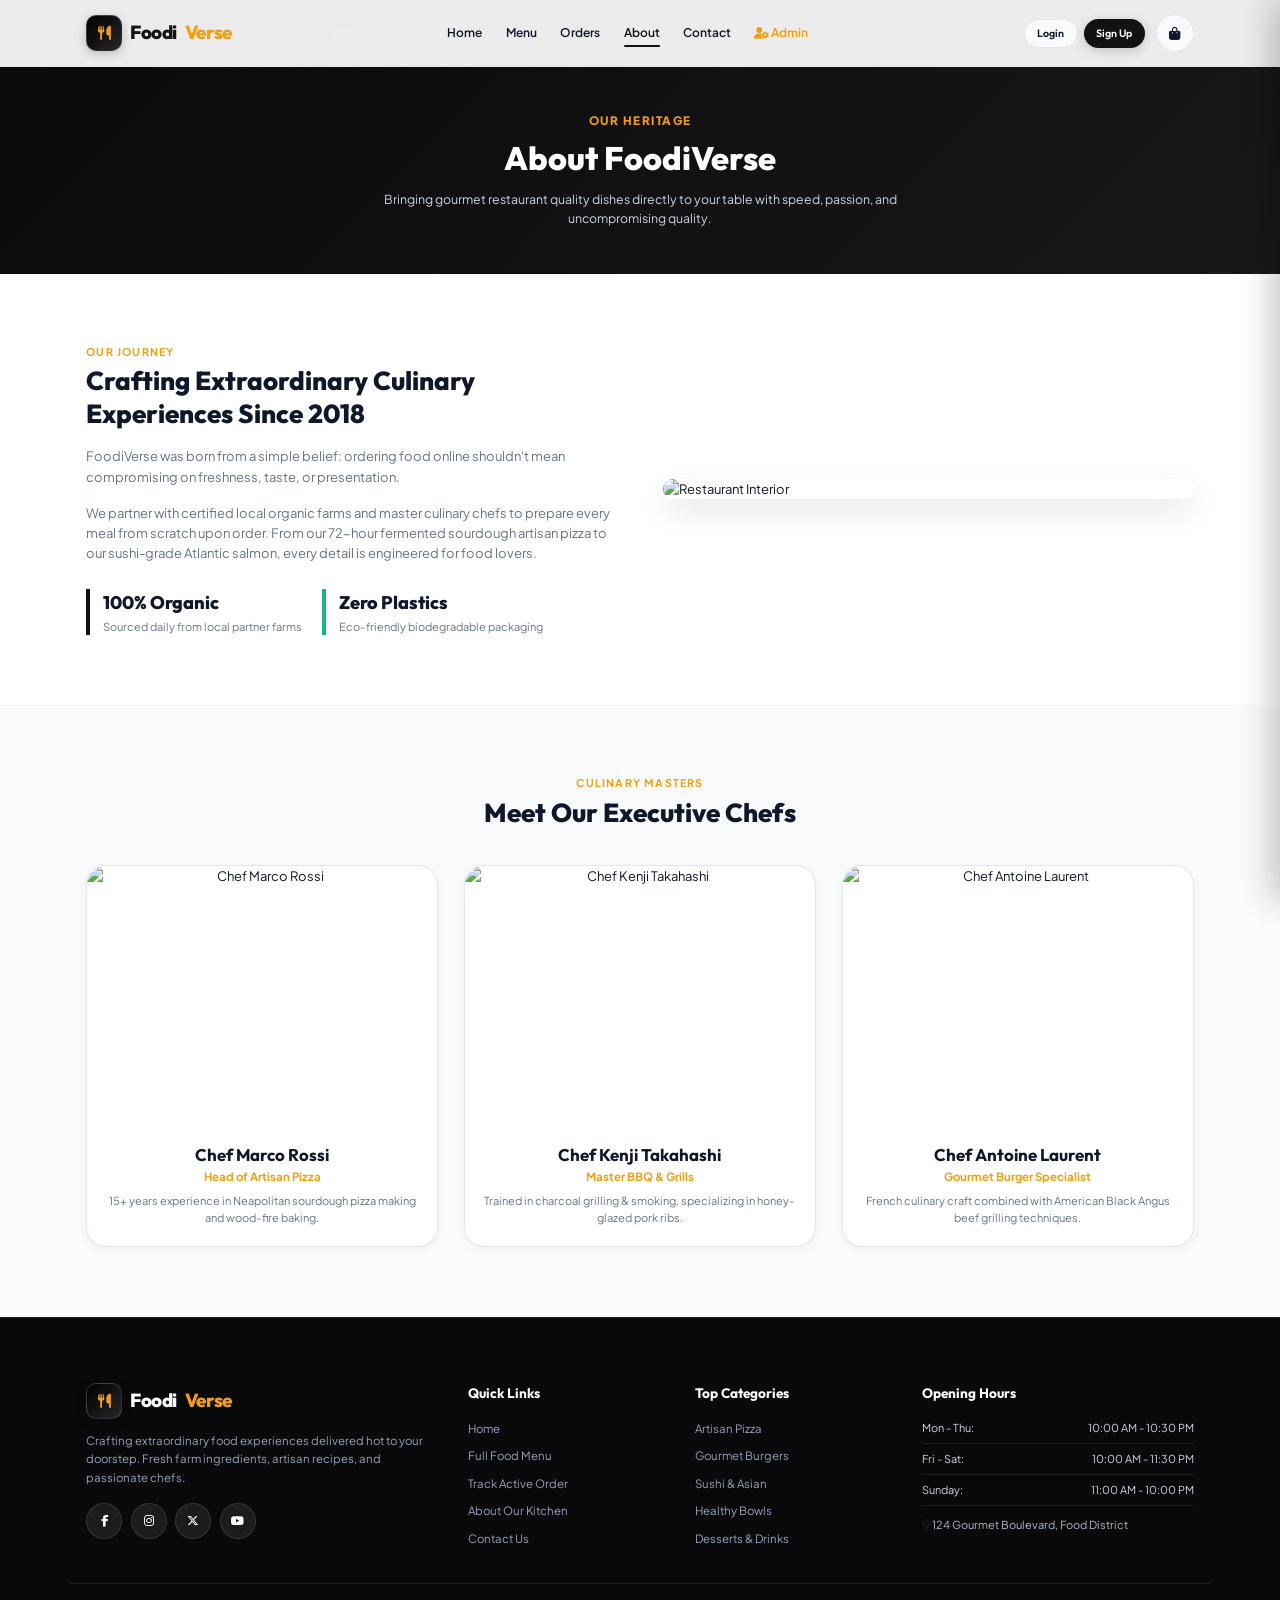
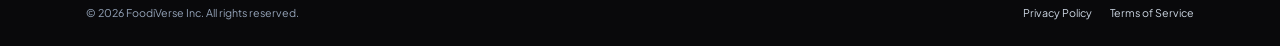
==== about.html @ 7bd2cd74 "Initial commit: FoodiVerse Online Food Ordering System Frontend" ====
<!DOCTYPE html>
<html lang="en">
<head>
  <meta charset="UTF-8">
  <meta name="viewport" content="width=device-width, initial-scale=1.0">
  <title>About Us - FoodiVerse Online Food Ordering System</title>
  <meta name="description" content="Learn about FoodiVerse - our story, our master chefs, organic farm-to-table ingredients, and our commitment to gourmet food delivery.">
  
  <!-- Fonts & Icons -->
  <link rel="preconnect" href="https://fonts.googleapis.com">
  <link rel="preconnect" href="https://fonts.gstatic.com" crossorigin>
  <link href="https://fonts.googleapis.com/css2?family=Outfit:wght@400;500;600;700;800&family=Plus+Jakarta+Sans:wght@300;400;500;600;700;800&display=swap" rel="stylesheet">
  <link rel="stylesheet" href="https://cdnjs.cloudflare.com/ajax/libs/font-awesome/6.5.1/css/all.min.css">
  
  <!-- Stylesheet -->
  <link rel="stylesheet" href="css/style.css?v=3.0">
</head>
<body>

  <!-- Navigation Bar -->
  <header class="header">
    <div class="container navbar">
      <a href="index.html" class="logo">
        <div class="logo-icon"><i class="fa-solid fa-utensils"></i></div>
        Foodi<span>Verse</span>
      </a>

      <nav class="nav-menu" id="navMenu">
        <a href="index.html" class="nav-link">Home</a>
        <a href="menu.html" class="nav-link">Menu</a>
        <a href="orders.html" class="nav-link">Orders</a>
        <a href="about.html" class="nav-link active">About</a>
        <a href="contact.html" class="nav-link">Contact</a>
        <a href="admin.html" class="nav-link" style="color:var(--primary-accent);"><i class="fa-solid fa-user-gear"></i> Admin</a>
      </nav>

      <div class="nav-actions">
        <!-- Auth Buttons / User Profile -->
        <div id="authNavBtns" style="display: flex; gap: 0.5rem;">
          <a href="login.html" class="btn btn-secondary btn-sm">Login</a>
          <a href="signup.html" class="btn btn-primary btn-sm">Sign Up</a>
        </div>
        <div id="userProfileNav" style="display: none;"></div>

        <!-- Cart Button -->
        <button class="cart-btn-trigger" id="cartTriggerBtn" aria-label="Open Cart Drawer">
          <i class="fa-solid fa-bag-shopping"></i>
          <span class="cart-badge">0</span>
        </button>

        <!-- Mobile Nav Toggle -->
        <button class="mobile-toggle" id="mobileToggle" aria-label="Toggle Navigation">
          <i class="fa-solid fa-bars"></i>
        </button>
      </div>
    </div>
  </header>

  <!-- Page Banner -->
  <section style="background: linear-gradient(135deg, #09090b 0%, #18181b 100%); color: #ffffff; padding: 110px 0 45px; text-align: center;">
    <div class="container">
      <span style="color: var(--primary-accent); font-weight: 800; font-size: 0.9rem; text-transform: uppercase; letter-spacing: 1.5px;">Our Heritage</span>
      <h1 style="font-family: var(--font-heading); font-size: 2.5rem; font-weight: 800; margin-top: 0.25rem; color: #ffffff;">About FoodiVerse</h1>
      <p style="color: #cbd5e1; max-width: 550px; margin: 0.5rem auto 0; font-size: 0.95rem;">Bringing gourmet restaurant quality dishes directly to your table with speed, passion, and uncompromising quality.</p>
    </div>
  </section>

  <!-- Story Section -->
  <section class="section">
    <div class="container" style="display: grid; grid-template-columns: 1fr 1fr; gap: 3.5rem; align-items: center;">
      <div>
        <span class="section-subtitle">Our Journey</span>
        <h2 class="section-title" style="text-align: left; margin-bottom: 1.25rem;">Crafting Extraordinary Culinary Experiences Since 2018</h2>
        <p style="color: var(--text-muted); margin-bottom: 1.25rem;">
          FoodiVerse was born from a simple belief: ordering food online shouldn't mean compromising on freshness, taste, or presentation.
        </p>
        <p style="color: var(--text-muted); margin-bottom: 2rem;">
          We partner with certified local organic farms and master culinary chefs to prepare every meal from scratch upon order. From our 72-hour fermented sourdough artisan pizza to our sushi-grade Atlantic salmon, every detail is engineered for food lovers.
        </p>
        <div style="display: flex; gap: 1.5rem;">
          <div style="border-left: 4px solid var(--primary); padding-left: 1rem;">
            <h4 style="font-family: var(--font-heading); font-size: 1.4rem; font-weight: 800;">100% Organic</h4>
            <p style="font-size: 0.85rem; color: var(--text-muted);">Sourced daily from local partner farms</p>
          </div>
          <div style="border-left: 4px solid var(--accent); padding-left: 1rem;">
            <h4 style="font-family: var(--font-heading); font-size: 1.4rem; font-weight: 800;">Zero Plastics</h4>
            <p style="font-size: 0.85rem; color: var(--text-muted);">Eco-friendly biodegradable packaging</p>
          </div>
        </div>
      </div>

      <div>
        <img src="https://images.unsplash.com/photo-1517248135467-4c7edcad34c4?auto=format&fit=crop&w=800&q=80" alt="Restaurant Interior" style="width: 100%; border-radius: var(--radius-lg); box-shadow: var(--shadow-lg);">
      </div>
    </div>
  </section>

  <!-- Master Chefs Section -->
  <section class="section section-alt">
    <div class="container">
      <div class="section-header">
        <span class="section-subtitle">Culinary Masters</span>
        <h2 class="section-title">Meet Our Executive Chefs</h2>
      </div>

      <div style="display: grid; grid-template-columns: repeat(auto-fit, minmax(280px, 1fr)); gap: 2rem;">
        <div style="background: var(--bg-card); border-radius: var(--radius-lg); overflow: hidden; border: 1px solid var(--border-color); text-align: center; padding-bottom: 1.5rem; box-shadow: var(--shadow-sm);">
          <img src="https://images.unsplash.com/photo-1581299894007-aaa50297cf16?auto=format&fit=crop&w=800&q=80" alt="Chef Marco Rossi" style="width: 100%; height: 260px; object-fit: cover;">
          <h3 style="font-family: var(--font-heading); font-size: 1.3rem; font-weight: 700; margin-top: 1.25rem;">Chef Marco Rossi</h3>
          <p style="color: var(--primary-accent); font-weight: 700; font-size: 0.88rem; margin-bottom: 0.5rem;">Head of Artisan Pizza</p>
          <p style="color: var(--text-muted); font-size: 0.85rem; padding: 0 1.25rem;">15+ years experience in Neapolitan sourdough pizza making and wood-fire baking.</p>
        </div>

        <div style="background: var(--bg-card); border-radius: var(--radius-lg); overflow: hidden; border: 1px solid var(--border-color); text-align: center; padding-bottom: 1.5rem; box-shadow: var(--shadow-sm);">
          <img src="https://images.unsplash.com/photo-1600565193348-f74bd3c7ccdf?auto=format&fit=crop&w=800&q=80" alt="Chef Kenji Takahashi" style="width: 100%; height: 260px; object-fit: cover;">
          <h3 style="font-family: var(--font-heading); font-size: 1.3rem; font-weight: 700; margin-top: 1.25rem;">Chef Kenji Takahashi</h3>
          <p style="color: var(--primary-accent); font-weight: 700; font-size: 0.88rem; margin-bottom: 0.5rem;">Master BBQ & Grills</p>
          <p style="color: var(--text-muted); font-size: 0.85rem; padding: 0 1.25rem;">Trained in charcoal grilling & smoking, specializing in honey-glazed pork ribs.</p>
        </div>

        <div style="background: var(--bg-card); border-radius: var(--radius-lg); overflow: hidden; border: 1px solid var(--border-color); text-align: center; padding-bottom: 1.5rem; box-shadow: var(--shadow-sm);">
          <img src="https://images.unsplash.com/photo-1577219491135-ce391730fb2c?auto=format&fit=crop&w=800&q=80" alt="Chef Antoine Laurent" style="width: 100%; height: 260px; object-fit: cover;">
          <h3 style="font-family: var(--font-heading); font-size: 1.3rem; font-weight: 700; margin-top: 1.25rem;">Chef Antoine Laurent</h3>
          <p style="color: var(--primary-accent); font-weight: 700; font-size: 0.88rem; margin-bottom: 0.5rem;">Gourmet Burger Specialist</p>
          <p style="color: var(--text-muted); font-size: 0.85rem; padding: 0 1.25rem;">French culinary craft combined with American Black Angus beef grilling techniques.</p>
        </div>
      </div>
    </div>
  </section>

  <!-- Slide-out Cart Drawer -->
  <div class="cart-overlay" id="cartOverlay"></div>
  <aside class="cart-drawer" id="cartDrawer">
    <div class="cart-header">
      <h3>Your Food Basket</h3>
      <button class="close-cart-btn" id="closeCartBtn"><i class="fa-solid fa-xmark"></i></button>
    </div>

    <div class="cart-items" id="cartItemsList"></div>

    <div class="cart-footer">
      <div class="cart-promo-box">
        <input type="text" id="promoCodeInput" placeholder="Promo code (e.g. TASTY20)">
        <button class="btn btn-secondary btn-sm" id="applyPromoBtn">Apply</button>
      </div>

      <div class="cart-summary-row">
        <span>Subtotal</span>
        <span id="cartSubtotal">$0.00</span>
      </div>
      <div class="cart-summary-row">
        <span>Discount</span>
        <span id="cartDiscount" style="color:var(--success);">-$0.00</span>
      </div>
      <div class="cart-summary-row">
        <span>Delivery Fee</span>
        <span id="cartDelivery">$0.00</span>
      </div>
      <div class="cart-summary-row">
        <span>Est. Tax (8%)</span>
        <span id="cartTax">$0.00</span>
      </div>
      <div class="cart-summary-row total">
        <span>Total Amount</span>
        <span id="cartTotal" style="color:var(--primary);">$0.00</span>
      </div>

      <button class="btn btn-primary" id="checkoutBtn" style="width: 100%; margin-top: 1.25rem;">
        Proceed to Checkout <i class="fa-solid fa-arrow-right"></i>
      </button>
    </div>
  </aside>

  <!-- Auth Modal -->
  <div class="modal-overlay" id="authModalOverlay">
    <div class="modal-card">
      <button class="modal-close" id="closeAuthModalBtn"><i class="fa-solid fa-xmark"></i></button>

      <div class="auth-tabs">
        <button class="auth-tab-btn active" data-tab="login">Login</button>
        <button class="auth-tab-btn" data-tab="signup">Sign Up</button>
      </div>

      <div id="loginSection">
        <form id="loginForm">
          <div class="form-group">
            <label for="loginEmail">Email Address</label>
            <input type="email" id="loginEmail" class="form-input" placeholder="user@example.com" required>
          </div>
          <div class="form-group">
            <label for="loginPassword">Password</label>
            <input type="password" id="loginPassword" class="form-input" placeholder="••••••••" required>
          </div>
          <button type="submit" class="btn btn-primary" style="width: 100%; margin-top: 0.5rem;">Login to Account</button>
        </form>
      </div>

      <div id="signupSection" style="display: none;">
        <form id="signupForm">
          <div class="form-group">
            <label for="signupName">Full Name</label>
            <input type="text" id="signupName" class="form-input" placeholder="Alex Morgan" required>
          </div>
          <div class="form-group">
            <label for="signupEmail">Email Address</label>
            <input type="email" id="signupEmail" class="form-input" placeholder="alex@example.com" required>
          </div>
          <div class="form-group">
            <label for="signupPassword">Password</label>
            <input type="password" id="signupPassword" class="form-input" placeholder="••••••••" required>
          </div>
          <button type="submit" class="btn btn-primary" style="width: 100%; margin-top: 0.5rem;">Create Account</button>
        </form>
      </div>
    </div>
  </div>

  <!-- Checkout Summary Modal -->
  <div class="modal-overlay" id="checkoutModal">
    <div class="modal-card" style="max-width: 520px;">
      <h3 style="font-family: var(--font-heading); font-size: 1.5rem; margin-bottom: 1rem;">Order Checkout</h3>
      <form id="checkoutForm">
        <div class="form-group">
          <label for="checkoutAddress">Delivery Address</label>
          <input type="text" id="checkoutAddress" class="form-input" placeholder="123 Gourmet Ave, Apt 4B" required>
        </div>
        <div class="form-group">
          <label for="checkoutPhone">Contact Phone</label>
          <input type="tel" id="checkoutPhone" class="form-input" placeholder="+1 (555) 019-2834" required>
        </div>
        <div class="form-group">
          <label>Payment Method</label>
          <div style="display: flex; gap: 1rem; margin-top: 0.4rem;">
            <label style="display:flex; align-items:center; gap:0.4rem; cursor:pointer;">
              <input type="radio" name="paymentMethod" value="card" checked> Credit/Debit Card
            </label>
            <label style="display:flex; align-items:center; gap:0.4rem; cursor:pointer;">
              <input type="radio" name="paymentMethod" value="cod"> Cash on Delivery
            </label>
          </div>
        </div>

        <div style="background: var(--bg-alt); padding: 1rem; border-radius: var(--radius-md); margin: 1rem 0;">
          <div style="display:flex; justify-content:space-between; font-size:0.9rem; margin-bottom:0.4rem;">
            <span>Subtotal</span><span id="checkoutModalSubtotal">$0.00</span>
          </div>
          <div style="display:flex; justify-content:space-between; font-weight:800; font-size:1.1rem; color:var(--primary);">
            <span>Total Payable</span><span id="checkoutModalTotal">$0.00</span>
          </div>
        </div>

        <div style="display: flex; gap: 0.75rem; margin-top: 1rem;">
          <button type="button" class="btn btn-secondary" id="cancelCheckoutBtn" style="flex: 1;">Cancel</button>
          <button type="submit" class="btn btn-primary" style="flex: 1.5;">Confirm & Pay</button>
        </div>
      </form>
    </div>
  </div>

  <!-- Footer -->
  <footer class="footer">
    <div class="container footer-grid">
      <div class="footer-brand">
        <a href="index.html" class="logo">
          <div class="logo-icon"><i class="fa-solid fa-utensils"></i></div>
          Foodi<span>Verse</span>
        </a>
        <p class="footer-desc">
          Crafting extraordinary food experiences delivered hot to your doorstep. Fresh farm ingredients, artisan recipes, and passionate chefs.
        </p>
        <div class="social-links">
          <a href="#" class="social-icon" aria-label="Facebook"><i class="fa-brands fa-facebook-f"></i></a>
          <a href="#" class="social-icon" aria-label="Instagram"><i class="fa-brands fa-instagram"></i></a>
          <a href="#" class="social-icon" aria-label="Twitter"><i class="fa-brands fa-x-twitter"></i></a>
          <a href="#" class="social-icon" aria-label="YouTube"><i class="fa-brands fa-youtube"></i></a>
        </div>
      </div>

      <div>
        <h4 class="footer-title">Quick Links</h4>
        <div class="footer-links">
          <a href="index.html">Home</a>
          <a href="menu.html">Full Food Menu</a>
          <a href="orders.html">Track Active Order</a>
          <a href="about.html">About Our Kitchen</a>
          <a href="contact.html">Contact Us</a>
        </div>
      </div>

      <div>
        <h4 class="footer-title">Top Categories</h4>
        <div class="footer-links">
          <a href="menu.html?cat=pizza">Artisan Pizza</a>
          <a href="menu.html?cat=burgers">Gourmet Burgers</a>
          <a href="menu.html?cat=japanese">Sushi & Asian</a>
          <a href="menu.html?cat=bowls">Healthy Bowls</a>
          <a href="menu.html?cat=desserts">Desserts & Drinks</a>
        </div>
      </div>

      <div>
        <h4 class="footer-title">Opening Hours</h4>
        <ul class="hours-list">
          <li><span>Mon - Thu:</span> <span>10:00 AM - 10:30 PM</span></li>
          <li><span>Fri - Sat:</span> <span>10:00 AM - 11:30 PM</span></li>
          <li><span>Sunday:</span> <span>11:00 AM - 10:00 PM</span></li>
        </ul>
        <p style="font-size:0.85rem; color:#b0b8c1; margin-top:0.75rem;">
          <i class="fa-solid fa-location-dot" style="color:var(--primary);"></i> 124 Gourmet Boulevard, Food District
        </p>
      </div>
    </div>

    <div class="container footer-bottom">
      <p>&copy; 2026 FoodiVerse Inc. All rights reserved.</p>
      <div>
        <a href="#" style="margin-right: 1.25rem;">Privacy Policy</a>
        <a href="#">Terms of Service</a>
      </div>
    </div>
  </footer>

  <!-- Scripts -->
  <script src="js/data.js"></script>
  <script src="js/cart.js"></script>
  <script src="js/auth.js"></script>
  <script src="js/order-tracker.js"></script>
  <script src="js/main.js?v=1.2"></script>
</body>
</html>
---- css/style.css ----
/* ==========================================================================
   FoodiVerse - Modern Luxury Black Food Ordering System Styling
   Proportionally scaled to 80% ratio for compact, sleek appearance at 100% zoom
   Primary Color: #121212 (Luxury Deep Black) with Gold/Amber #f59e0b accents
   ========================================================================== */

:root {
  /* Colors */
  --primary: #121212;
  --primary-hover: #27272a;
  --primary-light: #f4f4f5;
  --primary-accent: #f59e0b; /* Amber/Gold accent for badges & ratings */
  --secondary: #3f3f46;
  --accent: #10b981;
  --accent-light: #ecfdf5;
  --warning: #f59e0b;
  --danger: #ef4444;
  --success: #10b981;
  
  --bg-main: #ffffff;
  --bg-alt: #f8fafc;
  --bg-card: #ffffff;
  --bg-glass: rgba(255, 255, 255, 0.85);
  --bg-glass-dark: rgba(18, 18, 18, 0.85);

  --text-dark: #0f172a;
  --text-muted: #64748b;
  --text-light: #f8fafc;
  --text-white: #ffffff;
  
  --border-color: #e2e8f0;
  --border-hover: #cbd5e1;

  /* Typography */
  --font-heading: 'Outfit', sans-serif;
  --font-body: 'Plus Jakarta Sans', sans-serif;

  /* Shadows */
  --shadow-sm: 0 3px 10px rgba(0, 0, 0, 0.04);
  --shadow-md: 0 6px 20px rgba(0, 0, 0, 0.07);
  --shadow-lg: 0 12px 30px rgba(0, 0, 0, 0.11);
  --shadow-glow: 0 6px 20px rgba(0, 0, 0, 0.22);

  /* Layout & Transitions */
  --radius-sm: 8px;
  --radius-md: 13px;
  --radius-lg: 20px;
  --radius-full: 9999px;

  --transition-fast: 0.2s cubic-bezier(0.4, 0, 0.2, 1);
  --transition-normal: 0.3s cubic-bezier(0.4, 0, 0.2, 1);
  --transition-bounce: 0.4s cubic-bezier(0.175, 0.885, 0.32, 1.275);
}

/* Reset & Global - Scaled down base font size */
*, *::before, *::after {
  box-sizing: border-box;
  margin: 0;
  padding: 0;
}

html {
  scroll-behavior: smooth;
  font-size: 81.25%; /* 13px base font size for sleek 80% proportional scale */
}

body {
  font-family: var(--font-body);
  background-color: var(--bg-main);
  color: var(--text-dark);
  line-height: 1.55;
  overflow-x: hidden;
  display: flex;
  flex-direction: column;
  min-height: 100vh;
}

a {
  text-decoration: none;
  color: inherit;
  transition: var(--transition-fast);
}

ul {
  list-style: none;
}

img {
  max-width: 100%;
  height: auto;
  display: block;
}

button, input, select, textarea {
  font-family: inherit;
  font-size: inherit;
  border: none;
  outline: none;
}

button {
  cursor: pointer;
}

/* Scroll Progress Bar */
#scrollProgressBar {
  position: fixed;
  top: 0;
  left: 0;
  height: 3.5px;
  width: 100%;
  background: linear-gradient(90deg, #f59e0b, #eab308, #f59e0b);
  z-index: 9999;
  transform-origin: 0% 50%;
  transform: scaleX(0);
  transition: transform 0.1s cubic-bezier(0, 0, 0.2, 1);
  box-shadow: 0 1px 8px rgba(245, 158, 11, 0.6);
}

/* Container */
.container {
  width: 100%;
  max-width: 1140px;
  margin: 0 auto;
  padding: 0 1.25rem;
}

/* Buttons with Magnetic & Ripple Effect */
.btn {
  display: inline-flex;
  align-items: center;
  justify-content: center;
  gap: 0.45rem;
  padding: 0.6rem 1.4rem;
  font-family: var(--font-heading);
  font-weight: 600;
  font-size: 0.92rem;
  border-radius: var(--radius-full);
  transition: transform 0.25s cubic-bezier(0.2, 0, 0.2, 1), background-color 0.2s, box-shadow 0.25s;
  white-space: nowrap;
  position: relative;
  overflow: hidden;
  will-change: transform;
}

/* Button Click Ripple Effect */
.btn .ripple-effect {
  position: absolute;
  border-radius: 50%;
  background: rgba(255, 255, 255, 0.35);
  transform: scale(0);
  animation: rippleAnimation 0.6s linear;
  pointer-events: none;
}

@keyframes rippleAnimation {
  to {
    transform: scale(4);
    opacity: 0;
  }
}

.btn-primary {
  background-color: var(--primary);
  color: var(--text-white);
  box-shadow: 0 3px 12px rgba(0, 0, 0, 0.18);
}

.btn-primary:hover {
  background-color: var(--primary-hover);
  box-shadow: var(--shadow-glow);
}

.btn-secondary {
  background-color: var(--bg-alt);
  color: var(--text-dark);
  border: 1.5px solid var(--border-color);
}

.btn-secondary:hover {
  background-color: var(--border-color);
  color: var(--text-dark);
}

.btn-outline {
  background: transparent;
  color: var(--primary);
  border: 2px solid var(--primary);
}

.btn-outline:hover {
  background: var(--primary);
  color: var(--text-white);
}

.btn-sm {
  padding: 0.4rem 0.95rem;
  font-size: 0.82rem;
}

.btn-lg {
  padding: 0.85rem 1.85rem;
  font-size: 1.02rem;
}

.btn-icon {
  width: 36px;
  height: 36px;
  padding: 0;
  border-radius: 50%;
}

/* Header & Navigation */
.header {
  position: fixed;
  top: 0;
  left: 0;
  width: 100%;
  z-index: 1000;
  transition: var(--transition-normal);
  background: rgba(255, 255, 255, 0.92);
  backdrop-filter: blur(14px);
  -webkit-backdrop-filter: blur(14px);
  border-bottom: 1px solid rgba(226, 232, 240, 0.8);
}

.header.scrolled {
  background: rgba(255, 255, 255, 0.98);
  box-shadow: var(--shadow-sm);
}

.navbar {
  display: flex;
  align-items: center;
  justify-content: space-between;
  height: 66px;
}

/* Redesigned Logo */
.logo {
  display: flex;
  align-items: center;
  gap: 0.6rem;
  font-family: var(--font-heading);
  font-size: 1.45rem;
  font-weight: 800;
  color: var(--primary);
  letter-spacing: -0.4px;
}

.logo-icon {
  width: 36px;
  height: 36px;
  background: linear-gradient(135deg, #000000 0%, #27272a 100%);
  color: var(--primary-accent);
  border-radius: 10px;
  display: flex;
  align-items: center;
  justify-content: center;
  font-size: 1.1rem;
  box-shadow: 0 3px 10px rgba(0, 0, 0, 0.2);
  border: 1px solid rgba(255, 255, 255, 0.15);
  transition: transform 0.3s cubic-bezier(0.175, 0.885, 0.32, 1.275);
}

.logo:hover .logo-icon {
  transform: rotate(12deg) scale(1.1);
}

.logo span {
  color: var(--primary-accent);
}

.nav-menu {
  display: flex;
  align-items: center;
  gap: 1.8rem;
}

.nav-link {
  font-weight: 600;
  font-size: 0.92rem;
  color: var(--text-dark);
  position: relative;
  padding: 0.35rem 0;
}

.nav-link::after {
  content: '';
  position: absolute;
  bottom: 0;
  left: 0;
  width: 0%;
  height: 2px;
  background-color: var(--primary);
  border-radius: 2px;
  transition: var(--transition-normal);
}

.nav-link:hover, .nav-link.active {
  color: var(--primary);
}

.nav-link:hover::after, .nav-link.active::after {
  width: 100%;
}

.nav-actions {
  display: flex;
  align-items: center;
  gap: 0.85rem;
}

/* Cart Icon Counter */
.cart-btn-trigger {
  position: relative;
  background: var(--bg-alt);
  border: 1px solid var(--border-color);
  color: var(--text-dark);
  width: 38px;
  height: 38px;
  border-radius: 50%;
  display: flex;
  align-items: center;
  justify-content: center;
  font-size: 1rem;
  transition: var(--transition-normal);
}

.cart-btn-trigger:hover {
  background: var(--primary);
  color: var(--text-white);
  border-color: var(--primary);
}

.cart-badge {
  position: absolute;
  top: -4px;
  right: -4px;
  background: var(--primary-accent);
  color: var(--primary);
  font-size: 0.7rem;
  font-weight: 800;
  width: 18px;
  height: 18px;
  border-radius: 50%;
  display: flex;
  align-items: center;
  justify-content: center;
  border: 2px solid var(--bg-main);
  box-shadow: 0 2px 5px rgba(0,0,0,0.15);
  animation: pulse 2s infinite;
}

.mobile-toggle {
  display: none;
  font-size: 1.35rem;
  background: none;
  color: var(--text-dark);
}

/* Hero Section with Glassmorphism */
.hero {
  position: relative;
  padding: 110px 0 70px;
  background: linear-gradient(135deg, #f8fafc 0%, #ffffff 50%, #f1f5f9 100%);
  overflow: hidden;
}

.hero-bg-circle {
  position: absolute;
  border-radius: 50%;
  filter: blur(70px);
  z-index: 1;
  opacity: 0.3;
}

.hero-circle-1 {
  width: 360px;
  height: 360px;
  background: rgba(0, 0, 0, 0.12);
  top: -80px;
  right: -80px;
}

.hero-circle-2 {
  width: 280px;
  height: 280px;
  background: rgba(245, 158, 11, 0.12);
  bottom: -40px;
  left: -40px;
}

.hero-grid {
  display: grid;
  grid-template-columns: 1fr 1fr;
  align-items: center;
  gap: 2.75rem;
  position: relative;
  z-index: 2;
}

.hero-tag {
  display: inline-flex;
  align-items: center;
  gap: 0.4rem;
  padding: 0.35rem 0.85rem;
  background-color: var(--primary);
  color: var(--text-white);
  border-radius: var(--radius-full);
  font-size: 0.8rem;
  font-weight: 700;
  margin-bottom: 1rem;
  text-transform: uppercase;
  letter-spacing: 0.5px;
}

.hero-tag i {
  color: var(--primary-accent);
}

.hero-title {
  font-family: var(--font-heading);
  font-size: 2.85rem;
  font-weight: 800;
  line-height: 1.15;
  margin-bottom: 1rem;
  color: var(--text-dark);
}

.hero-title span {
  color: var(--primary);
  position: relative;
  display: inline-block;
}

.hero-description {
  font-size: 1.02rem;
  color: var(--text-muted);
  margin-bottom: 1.6rem;
  max-width: 460px;
}

.hero-search-box {
  display: flex;
  align-items: center;
  background: var(--bg-main);
  padding: 0.4rem 0.4rem 0.4rem 1rem;
  border-radius: var(--radius-full);
  box-shadow: var(--shadow-md);
  border: 1px solid var(--border-color);
  max-width: 460px;
  margin-bottom: 1.6rem;
  transition: border-color 0.3s, box-shadow 0.3s;
}

.hero-search-box:focus-within {
  border-color: var(--primary);
  box-shadow: 0 0 0 4px rgba(18, 18, 18, 0.1);
}

.hero-search-box i {
  color: var(--text-muted);
  font-size: 1.1rem;
  margin-right: 0.6rem;
}

.hero-search-box input {
  flex: 1;
  background: transparent;
  color: var(--text-dark);
  font-size: 0.9rem;
}

.hero-stats {
  display: flex;
  gap: 2rem;
}

.stat-item h3 {
  font-family: var(--font-heading);
  font-size: 1.5rem;
  font-weight: 800;
  color: var(--text-dark);
}

.stat-item p {
  font-size: 0.8rem;
  color: var(--text-muted);
  font-weight: 500;
}

.hero-image-wrapper {
  position: relative;
  display: flex;
  justify-content: center;
  perspective: 1000px;
}

.hero-main-img {
  width: 100%;
  max-width: 420px;
  border-radius: 24px;
  box-shadow: var(--shadow-lg);
  object-fit: cover;
  transform: rotate(-2deg);
  transition: transform 0.4s cubic-bezier(0.16, 1, 0.3, 1), box-shadow 0.4s;
  will-change: transform;
}

/* Glassmorphism Card Overlay */
.glass-badge {
  position: absolute;
  background: rgba(255, 255, 255, 0.88);
  backdrop-filter: blur(12px);
  -webkit-backdrop-filter: blur(12px);
  border: 1px solid rgba(255, 255, 255, 0.9);
  padding: 0.65rem 1rem;
  border-radius: var(--radius-md);
  box-shadow: var(--shadow-md);
  display: flex;
  align-items: center;
  gap: 0.7rem;
  z-index: 10;
  animation: float 4s ease-in-out infinite;
}

.glass-badge-1 {
  top: 10%;
  left: -4%;
}

.glass-badge-2 {
  bottom: 8%;
  right: -4%;
  animation-delay: 2s;
}

.glass-badge-icon {
  width: 36px;
  height: 36px;
  border-radius: 50%;
  background: var(--primary);
  color: var(--primary-accent);
  display: flex;
  align-items: center;
  justify-content: center;
  font-size: 1.05rem;
}

.glass-badge-info h4 {
  font-size: 0.88rem;
  font-weight: 700;
}

.glass-badge-info p {
  font-size: 0.75rem;
  color: var(--text-muted);
}

/* Section Common Styling */
.section {
  padding: 70px 0;
}

.section-alt {
  background-color: var(--bg-alt);
}

.section-header {
  text-align: center;
  max-width: 580px;
  margin: 0 auto 2.75rem;
}

.section-subtitle {
  color: var(--primary-accent);
  font-weight: 700;
  font-size: 0.82rem;
  text-transform: uppercase;
  letter-spacing: 1.2px;
  margin-bottom: 0.4rem;
  display: block;
}

.section-title {
  font-family: var(--font-heading);
  font-size: 2rem;
  font-weight: 800;
  color: var(--text-dark);
  line-height: 1.25;
}

/* Scroll Reveal Classes */
.reveal-on-scroll {
  opacity: 0;
  transform: translateY(35px);
  transition: opacity 0.65s cubic-bezier(0.16, 1, 0.3, 1), transform 0.65s cubic-bezier(0.16, 1, 0.3, 1);
  will-change: opacity, transform;
}

.reveal-on-scroll.revealed {
  opacity: 1;
  transform: translateY(0);
}

/* Categories Section */
.categories-grid {
  display: grid;
  grid-template-columns: repeat(auto-fit, minmax(150px, 1fr));
  gap: 1.2rem;
}

.category-card {
  background: var(--bg-card);
  border: 1px solid var(--border-color);
  border-radius: var(--radius-md);
  padding: 1.35rem 1rem;
  text-align: center;
  transition: transform 0.35s cubic-bezier(0.16, 1, 0.3, 1), background-color 0.3s, box-shadow 0.35s;
  cursor: pointer;
  display: flex;
  flex-direction: column;
  align-items: center;
  perspective: 1000px;
  will-change: transform;
}

.category-card:hover, .category-card.active {
  background: var(--primary);
  border-color: var(--primary);
  box-shadow: var(--shadow-glow);
}

.category-icon {
  width: 52px;
  height: 52px;
  border-radius: 50%;
  background: var(--primary-light);
  color: var(--primary);
  display: flex;
  align-items: center;
  justify-content: center;
  font-size: 1.45rem;
  margin-bottom: 0.85rem;
  transition: var(--transition-normal);
}

.category-card:hover .category-icon, .category-card.active .category-icon {
  background: rgba(255, 255, 255, 0.15);
  color: var(--primary-accent);
  transform: scale(1.1) rotate(6deg);
}

.category-name {
  font-family: var(--font-heading);
  font-weight: 700;
  font-size: 0.95rem;
  margin-bottom: 0.2rem;
  color: var(--text-dark);
  transition: var(--transition-normal);
}

.category-card:hover .category-name, .category-card.active .category-name {
  color: var(--text-white);
}

.category-count {
  font-size: 0.75rem;
  color: var(--text-muted);
  transition: var(--transition-normal);
}

.category-card:hover .category-count, .category-card.active .category-count {
  color: rgba(255, 255, 255, 0.75);
}

/* 3D Food Cards with Parallax Glare */
.food-grid {
  display: grid;
  grid-template-columns: repeat(auto-fill, minmax(240px, 1fr));
  gap: 1.5rem;
  perspective: 1000px;
}

.food-card {
  background: var(--bg-card);
  border-radius: var(--radius-lg);
  overflow: hidden;
  border: 1px solid var(--border-color);
  transition: transform 0.35s cubic-bezier(0.16, 1, 0.3, 1), box-shadow 0.35s, border-color 0.3s;
  position: relative;
  display: flex;
  flex-direction: column;
  transform-style: preserve-3d;
  will-change: transform;
}

.food-card-glare {
  position: absolute;
  inset: 0;
  border-radius: var(--radius-lg);
  pointer-events: none;
  background: radial-gradient(circle at 50% 50%, rgba(255, 255, 255, 0.25) 0%, rgba(255, 255, 255, 0) 70%);
  opacity: 0;
  transition: opacity 0.3s ease;
  z-index: 10;
}

.food-card:hover .food-card-glare {
  opacity: 1;
}

.food-img-wrapper {
  position: relative;
  height: 165px;
  overflow: hidden;
}

.food-img {
  width: 100%;
  height: 100%;
  object-fit: cover;
  transition: transform 0.5s ease;
}

.food-card:hover .food-img {
  transform: scale(1.08);
}

.food-tag {
  position: absolute;
  top: 0.75rem;
  left: 0.75rem;
  background: rgba(18, 18, 18, 0.85);
  backdrop-filter: blur(6px);
  color: var(--primary-accent);
  padding: 0.25rem 0.65rem;
  border-radius: var(--radius-full);
  font-size: 0.7rem;
  font-weight: 700;
}

.food-wishlist {
  position: absolute;
  top: 0.75rem;
  right: 0.75rem;
  width: 32px;
  height: 32px;
  border-radius: 50%;
  background: var(--bg-main);
  color: var(--text-muted);
  display: flex;
  align-items: center;
  justify-content: center;
  transition: var(--transition-fast);
  box-shadow: var(--shadow-sm);
  font-size: 0.9rem;
  z-index: 5;
}

.food-wishlist:hover, .food-wishlist.active {
  color: var(--danger);
  background: #fff0f1;
  transform: scale(1.15);
}

/* Floating Heart Particles */
.heart-particle {
  position: absolute;
  pointer-events: none;
  font-size: 1.1rem;
  color: #ef4444;
  z-index: 30;
  animation: floatHeart 0.9s cubic-bezier(0.16, 1, 0.3, 1) forwards;
}

@keyframes floatHeart {
  0% {
    opacity: 1;
    transform: translate(0, 0) scale(1);
  }
  100% {
    opacity: 0;
    transform: translate(var(--dx), var(--dy)) scale(1.5) rotate(var(--rot));
  }
}

/* Flying Food Thumbnail Clone */
.flying-food-thumb {
  position: fixed;
  z-index: 5000;
  width: 60px;
  height: 60px;
  border-radius: 50%;
  object-fit: cover;
  pointer-events: none;
  box-shadow: 0 8px 25px rgba(0, 0, 0, 0.35);
  border: 2px solid var(--primary-accent);
  transition: all 0.75s cubic-bezier(0.19, 1, 0.22, 1);
}

.food-body {
  padding: 1.2rem;
  display: flex;
  flex-direction: column;
  flex: 1;
}

.food-header {
  display: flex;
  justify-content: space-between;
  align-items: flex-start;
  margin-bottom: 0.4rem;
}

.food-title {
  font-family: var(--font-heading);
  font-size: 1.05rem;
  font-weight: 700;
  color: var(--text-dark);
}

.food-rating {
  display: flex;
  align-items: center;
  gap: 0.25rem;
  font-size: 0.8rem;
  font-weight: 700;
  color: var(--text-dark);
}

.food-rating i {
  color: var(--warning);
}

.food-desc {
  font-size: 0.82rem;
  color: var(--text-muted);
  margin-bottom: 1rem;
  display: -webkit-box;
  -webkit-line-clamp: 2;
  -webkit-box-orient: vertical;
  overflow: hidden;
  flex: 1;
}

.food-footer {
  display: flex;
  align-items: center;
  justify-content: space-between;
  margin-top: auto;
  padding-top: 0.85rem;
  border-top: 1px solid var(--border-color);
}

.food-price {
  font-family: var(--font-heading);
  font-size: 1.18rem;
  font-weight: 800;
  color: var(--primary);
}

.food-price span {
  font-size: 0.78rem;
  color: var(--text-muted);
  font-weight: 400;
}

.add-cart-btn {
  background: var(--primary);
  color: var(--text-white);
  width: 36px;
  height: 36px;
  border-radius: 50%;
  display: flex;
  align-items: center;
  justify-content: center;
  font-size: 0.95rem;
  transition: var(--transition-bounce);
}

.add-cart-btn:hover {
  background: var(--primary-hover);
  color: var(--primary-accent);
  transform: scale(1.15) rotate(90deg);
  box-shadow: var(--shadow-glow);
}

/* Filter Controls */
.menu-controls {
  display: flex;
  flex-wrap: wrap;
  align-items: center;
  justify-content: space-between;
  gap: 1.2rem;
  margin-bottom: 2rem;
}

.filter-pills {
  display: flex;
  flex-wrap: wrap;
  gap: 0.6rem;
}

.filter-pill {
  padding: 0.45rem 1.1rem;
  border-radius: var(--radius-full);
  background: var(--bg-alt);
  border: 1px solid var(--border-color);
  font-weight: 600;
  font-size: 0.85rem;
  color: var(--text-dark);
  transition: var(--transition-normal);
  cursor: pointer;
}

.filter-pill:hover, .filter-pill.active {
  background: var(--primary);
  color: var(--text-white);
  border-color: var(--primary);
  box-shadow: 0 3px 10px rgba(0, 0, 0, 0.18);
}

.sort-select {
  padding: 0.5rem 1rem;
  border-radius: var(--radius-full);
  border: 1px solid var(--border-color);
  background: var(--bg-main);
  color: var(--text-dark);
  font-weight: 600;
  font-size: 0.85rem;
  cursor: pointer;
}

/* Special Offer Banner */
.banner-offer {
  background: linear-gradient(135deg, #09090b 0%, #18181b 100%);
  border-radius: var(--radius-lg);
  padding: 3rem 2.25rem;
  color: var(--text-white);
  position: relative;
  overflow: hidden;
  margin: 1.5rem 0;
  box-shadow: var(--shadow-lg);
}

.banner-content {
  max-width: 480px;
  position: relative;
  z-index: 2;
}

.banner-badge {
  background: var(--primary-accent);
  color: var(--primary);
  padding: 0.3rem 0.85rem;
  border-radius: var(--radius-full);
  font-size: 0.75rem;
  font-weight: 800;
  text-transform: uppercase;
  letter-spacing: 0.8px;
  display: inline-block;
  margin-bottom: 0.85rem;
}

.banner-title {
  font-family: var(--font-heading);
  font-size: 2.25rem;
  font-weight: 800;
  line-height: 1.15;
  margin-bottom: 0.85rem;
}

.banner-text {
  color: #a1a1aa;
  font-size: 0.95rem;
  margin-bottom: 1.6rem;
}

.banner-img {
  position: absolute;
  right: 2.25rem;
  top: 50%;
  transform: translateY(-50%);
  width: 320px;
  height: calc(100% - 2.5rem);
  object-fit: cover;
  border-radius: var(--radius-md);
  box-shadow: 0 12px 30px rgba(0, 0, 0, 0.5);
  border: 1px solid rgba(255, 255, 255, 0.15);
  transition: var(--transition-normal);
}

.banner-offer:hover .banner-img {
  transform: translateY(-50%) scale(1.03);
}

/* Reviews / Testimonials */
.reviews-grid {
  display: grid;
  grid-template-columns: repeat(auto-fit, minmax(260px, 1fr));
  gap: 1.5rem;
}

.review-card {
  background: var(--bg-card);
  border-radius: var(--radius-md);
  padding: 1.6rem;
  border: 1px solid var(--border-color);
  box-shadow: var(--shadow-sm);
  transition: var(--transition-normal);
}

.review-card:hover {
  transform: translateY(-6px);
  box-shadow: var(--shadow-md);
}

.review-header {
  display: flex;
  align-items: center;
  gap: 0.85rem;
  margin-bottom: 1rem;
}

.review-avatar {
  width: 44px;
  height: 44px;
  border-radius: 50%;
  object-fit: cover;
}

.review-author h4 {
  font-family: var(--font-heading);
  font-size: 0.95rem;
  font-weight: 700;
}

.review-stars {
  color: var(--warning);
  font-size: 0.8rem;
  margin-top: 0.15rem;
}

.review-text {
  font-style: italic;
  color: var(--text-muted);
  font-size: 0.88rem;
}

/* Slide-out Cart Drawer */
.cart-overlay {
  position: fixed;
  inset: 0;
  background: rgba(0, 0, 0, 0.6);
  backdrop-filter: blur(4px);
  z-index: 2000;
  opacity: 0;
  visibility: hidden;
  transition: var(--transition-normal);
}

.cart-overlay.active {
  opacity: 1;
  visibility: visible;
}

.cart-drawer {
  position: fixed;
  top: 0;
  right: -360px;
  width: 100%;
  max-width: 360px;
  height: 100vh;
  background: var(--bg-main);
  z-index: 2001;
  display: flex;
  flex-direction: column;
  transition: transform 0.4s cubic-bezier(0.16, 1, 0.3, 1);
  box-shadow: -10px 0 30px rgba(0,0,0,0.2);
}

.cart-drawer.active {
  transform: translateX(-360px);
}

.cart-header {
  padding: 1.2rem;
  border-bottom: 1px solid var(--border-color);
  display: flex;
  align-items: center;
  justify-content: space-between;
}

.cart-header h3 {
  font-family: var(--font-heading);
  font-size: 1.15rem;
  font-weight: 800;
}

.close-cart-btn {
  background: var(--bg-alt);
  width: 32px;
  height: 32px;
  border-radius: 50%;
  display: flex;
  align-items: center;
  justify-content: center;
  font-size: 0.95rem;
  color: var(--text-muted);
}

.close-cart-btn:hover {
  background: var(--border-color);
  color: var(--text-dark);
}

.cart-items {
  flex: 1;
  overflow-y: auto;
  padding: 1.2rem;
  display: flex;
  flex-direction: column;
  gap: 1rem;
}

.cart-item {
  display: flex;
  align-items: center;
  gap: 0.85rem;
  padding-bottom: 1rem;
  border-bottom: 1px solid var(--border-color);
}

.cart-item-img {
  width: 58px;
  height: 58px;
  border-radius: var(--radius-sm);
  object-fit: cover;
}

.cart-item-info {
  flex: 1;
}

.cart-item-title {
  font-family: var(--font-heading);
  font-weight: 700;
  font-size: 0.88rem;
  margin-bottom: 0.15rem;
}

.cart-item-price {
  font-weight: 700;
  color: var(--primary);
  font-size: 0.85rem;
}

.cart-item-qty {
  display: flex;
  align-items: center;
  gap: 0.5rem;
  margin-top: 0.4rem;
}

.qty-btn {
  width: 22px;
  height: 22px;
  border-radius: 50%;
  background: var(--bg-alt);
  border: 1px solid var(--border-color);
  display: flex;
  align-items: center;
  justify-content: center;
  font-size: 0.75rem;
  font-weight: 700;
}

.qty-btn:hover {
  background: var(--primary);
  color: var(--text-white);
  border-color: var(--primary);
}

.cart-item-remove {
  color: var(--text-muted);
  font-size: 0.9rem;
  background: none;
  padding: 0.35rem;
}

.cart-item-remove:hover {
  color: var(--danger);
}

.cart-footer {
  padding: 1.2rem;
  border-top: 1px solid var(--border-color);
  background: var(--bg-alt);
}

.cart-summary-row {
  display: flex;
  justify-content: space-between;
  font-size: 0.88rem;
  color: var(--text-muted);
  margin-bottom: 0.4rem;
}

.cart-summary-row.total {
  font-family: var(--font-heading);
  font-size: 1.1rem;
  font-weight: 800;
  color: var(--text-dark);
  border-top: 1px dashed var(--border-color);
  padding-top: 0.6rem;
  margin-top: 0.6rem;
}

.cart-promo-box {
  display: flex;
  gap: 0.4rem;
  margin: 0.85rem 0;
}

.cart-promo-box input {
  flex: 1;
  padding: 0.5rem 0.85rem;
  border-radius: var(--radius-full);
  border: 1px solid var(--border-color);
  font-size: 0.8rem;
}

.cart-empty {
  text-align: center;
  padding: 2.5rem 0.85rem;
  color: var(--text-muted);
}

.cart-empty i {
  font-size: 3rem;
  color: var(--border-color);
  margin-bottom: 0.85rem;
}

/* Modals */
.modal-overlay {
  position: fixed;
  inset: 0;
  background: rgba(0,0,0,0.65);
  backdrop-filter: blur(6px);
  z-index: 3000;
  display: flex;
  align-items: center;
  justify-content: center;
  padding: 1.25rem;
  opacity: 0;
  visibility: hidden;
  transition: var(--transition-normal);
}

.modal-overlay.active {
  opacity: 1;
  visibility: visible;
}

.modal-card {
  background: var(--bg-main);
  border-radius: var(--radius-lg);
  width: 100%;
  max-width: 410px;
  padding: 1.85rem 1.6rem;
  position: relative;
  box-shadow: var(--shadow-lg);
  transform: scale(0.9);
  transition: var(--transition-normal);
}

.modal-overlay.active .modal-card {
  transform: scale(1);
}

.modal-close {
  position: absolute;
  top: 1rem;
  right: 1rem;
  background: var(--bg-alt);
  border-radius: 50%;
  width: 30px;
  height: 30px;
  display: flex;
  align-items: center;
  justify-content: center;
  color: var(--text-muted);
  font-size: 0.85rem;
}

.modal-close:hover {
  background: var(--border-color);
  color: var(--text-dark);
}

/* Command Palette Overlay */
.cmd-palette-overlay {
  position: fixed;
  inset: 0;
  background: rgba(0, 0, 0, 0.75);
  backdrop-filter: blur(8px);
  z-index: 5000;
  display: flex;
  align-items: flex-start;
  justify-content: center;
  padding-top: 12vh;
  opacity: 0;
  visibility: hidden;
  transition: var(--transition-normal);
}

.cmd-palette-overlay.active {
  opacity: 1;
  visibility: visible;
}

.cmd-palette-card {
  background: rgba(18, 18, 18, 0.95);
  border: 1px solid rgba(255, 255, 255, 0.15);
  border-radius: var(--radius-lg);
  width: 100%;
  max-width: 580px;
  box-shadow: 0 20px 50px rgba(0, 0, 0, 0.5);
  overflow: hidden;
  transform: translateY(-20px) scale(0.95);
  transition: var(--transition-normal);
  color: #ffffff;
}

.cmd-palette-overlay.active .cmd-palette-card {
  transform: translateY(0) scale(1);
}

.cmd-search-input-box {
  display: flex;
  align-items: center;
  padding: 1rem 1.25rem;
  border-bottom: 1px solid rgba(255, 255, 255, 0.1);
  gap: 0.85rem;
}

.cmd-search-input-box i {
  font-size: 1.2rem;
  color: var(--primary-accent);
}

.cmd-search-input-box input {
  flex: 1;
  background: transparent;
  color: #ffffff;
  font-size: 1.05rem;
  font-family: var(--font-heading);
}

.cmd-results-list {
  max-height: 340px;
  overflow-y: auto;
  padding: 0.6rem;
}

.cmd-item {
  display: flex;
  align-items: center;
  gap: 0.85rem;
  padding: 0.75rem 1rem;
  border-radius: var(--radius-md);
  cursor: pointer;
  transition: background-color 0.2s;
}

.cmd-item:hover, .cmd-item.selected {
  background: rgba(255, 255, 255, 0.12);
}

.cmd-item-icon {
  width: 32px;
  height: 32px;
  border-radius: 50%;
  background: rgba(245, 158, 11, 0.15);
  color: var(--primary-accent);
  display: flex;
  align-items: center;
  justify-content: center;
  font-size: 0.95rem;
}

.cmd-item-info {
  flex: 1;
}

.cmd-item-title {
  font-weight: 700;
  font-size: 0.92rem;
}

.cmd-item-sub {
  font-size: 0.75rem;
  color: #a1a1aa;
}

.cmd-footer-hint {
  padding: 0.6rem 1.25rem;
  border-top: 1px solid rgba(255, 255, 255, 0.08);
  display: flex;
  justify-content: space-between;
  font-size: 0.75rem;
  color: #a1a1aa;
  background: rgba(0, 0, 0, 0.3);
}

.cmd-kbd {
  background: rgba(255, 255, 255, 0.15);
  padding: 0.15rem 0.4rem;
  border-radius: 4px;
  color: #ffffff;
  font-size: 0.7rem;
}

/* Animations */
@keyframes float {
  0%, 100% { transform: translateY(0); }
  50% { transform: translateY(-10px); }
}

@keyframes pulse {
  0%, 100% { transform: scale(1); }
  50% { transform: scale(1.12); }
}

/* Responsive Breakpoints */
@media (max-width: 1024px) {
  .hero-title { font-size: 2.35rem; }
  .footer-grid { grid-template-columns: 1fr 1fr; gap: 2rem; }
}

@media (max-width: 768px) {
  .mobile-toggle {
    display: flex;
    align-items: center;
    justify-content: center;
    width: 38px;
    height: 38px;
    border-radius: var(--radius-sm);
    background: var(--bg-alt);
    border: 1.5px solid var(--border-color);
    font-size: 1.15rem;
    color: var(--text-dark);
    cursor: pointer;
    transition: var(--transition-fast);
  }

  .mobile-toggle:hover {
    background: var(--primary);
    color: var(--text-white);
    border-color: var(--primary);
  }

  .nav-menu {
    position: fixed;
    top: 66px;
    left: -100%;
    width: 100%;
    height: calc(100vh - 66px);
    background: rgba(18, 18, 18, 0.98);
    backdrop-filter: blur(20px);
    -webkit-backdrop-filter: blur(20px);
    flex-direction: column;
    align-items: center;
    justify-content: center;
    gap: 1.75rem;
    transition: left 0.4s cubic-bezier(0.16, 1, 0.3, 1);
    z-index: 999;
    box-shadow: 0 10px 30px rgba(0, 0, 0, 0.5);
  }

  .nav-menu.active {
    left: 0;
  }

  .nav-menu .nav-link {
    color: #ffffff;
    font-size: 1.2rem;
    font-weight: 700;
  }

  .nav-menu .nav-link:hover, .nav-menu .nav-link.active {
    color: var(--primary-accent);
  }

  .hero-grid { grid-template-columns: 1fr; gap: 2rem; }
  .contact-grid { grid-template-columns: 1fr; }
  .banner-img { display: none; }
  .banner-offer { padding: 2rem 1.25rem; }
  .footer-grid { grid-template-columns: 1fr; }
  .footer-bottom { flex-direction: column; gap: 0.85rem; text-align: center; }
}

/* ==========================================================================
   Footer Component Styling
   ========================================================================== */
.footer {
  background: #09090b;
  color: #cbd5e1;
  padding: 65px 0 25px;
  margin-top: auto;
  border-top: 1px solid rgba(255, 255, 255, 0.08);
}

.footer-grid {
  display: grid;
  grid-template-columns: 1.8fr 1fr 1fr 1.4fr;
  gap: 2.5rem;
  margin-bottom: 2.75rem;
}

.footer-brand .logo {
  color: #ffffff;
  margin-bottom: 1rem;
}

.footer-desc {
  font-size: 0.88rem;
  line-height: 1.6;
  margin-bottom: 1.25rem;
  color: #94a3b8;
}

.social-links {
  display: flex;
  gap: 0.65rem;
}

.social-icon {
  width: 36px;
  height: 36px;
  border-radius: 50%;
  background: rgba(255, 255, 255, 0.08);
  color: #ffffff;
  display: flex;
  align-items: center;
  justify-content: center;
  font-size: 0.9rem;
  transition: var(--transition-normal);
  border: 1px solid rgba(255, 255, 255, 0.1);
}

.social-icon:hover {
  background: var(--primary-accent);
  color: var(--primary);
  transform: translateY(-3px);
  box-shadow: 0 4px 12px rgba(245, 158, 11, 0.3);
}

.footer-title {
  font-family: var(--font-heading);
  color: #ffffff;
  font-size: 1.05rem;
  font-weight: 700;
  margin-bottom: 1.2rem;
}

.footer-links {
  display: flex;
  flex-direction: column;
  gap: 0.75rem;
}

.footer-links a {
  color: #94a3b8;
  font-size: 0.88rem;
  transition: var(--transition-fast);
}

.footer-links a:hover {
  color: var(--primary-accent);
  transform: translateX(4px);
}

.hours-list li {
  display: flex;
  justify-content: space-between;
  font-size: 0.84rem;
  color: #cbd5e1;
  padding-bottom: 0.5rem;
  margin-bottom: 0.5rem;
  border-bottom: 1px solid rgba(255, 255, 255, 0.08);
}

.footer-bottom {
  padding-top: 1.6rem;
  border-top: 1px solid rgba(255, 255, 255, 0.08);
  display: flex;
  justify-content: space-between;
  align-items: center;
  font-size: 0.82rem;
  color: #94a3b8;
}

.footer-bottom a {
  color: #cbd5e1;
}

.footer-bottom a:hover {
  color: var(--primary-accent);
}

/* ==========================================================================
   FAQ Accordion Styling (contact.html)
   ========================================================================== */
.faq-accordion {
  display: flex;
  flex-direction: column;
  gap: 1rem;
  margin-top: 1.5rem;
}

.faq-item {
  border: 1.5px solid var(--border-color);
  border-radius: var(--radius-md);
  overflow: hidden;
  background: var(--bg-card);
  transition: border-color 0.3s, box-shadow 0.3s;
}

.faq-item:hover {
  border-color: var(--border-hover);
  box-shadow: var(--shadow-sm);
}

.faq-item.active {
  border-color: var(--primary);
  box-shadow: 0 4px 15px rgba(0, 0, 0, 0.06);
}

.faq-question {
  width: 100%;
  padding: 1.15rem 1.25rem;
  display: flex;
  justify-content: space-between;
  align-items: center;
  background: none;
  font-family: var(--font-heading);
  font-weight: 700;
  font-size: 0.98rem;
  color: var(--text-dark);
  text-align: left;
  cursor: pointer;
  transition: color 0.2s;
}

.faq-question i {
  color: var(--text-muted);
  font-size: 0.9rem;
  transition: transform 0.3s cubic-bezier(0.16, 1, 0.3, 1), color 0.2s;
}

.faq-item.active .faq-question {
  color: var(--primary);
}

.faq-item.active .faq-question i {
  transform: rotate(180deg);
  color: var(--primary-accent);
}

.faq-answer {
  padding: 0 1.25rem 1.25rem;
  color: var(--text-muted);
  font-size: 0.9rem;
  line-height: 1.6;
  display: none;
  border-top: 1px dashed var(--border-color);
  padding-top: 0.85rem;
}

.faq-item.active .faq-answer {
  display: block;
  animation: fadeIn 0.3s ease;
}

@keyframes fadeIn {
  from { opacity: 0; transform: translateY(-5px); }
  to { opacity: 1; transform: translateY(0); }
}

/* ==========================================================================
   Auth Pages (login.html & signup.html)
   ========================================================================== */
.auth-page-wrapper {
  min-height: 100vh;
  display: flex;
  align-items: center;
  justify-content: center;
  padding: 85px 1.25rem 40px;
  background: linear-gradient(135deg, rgba(9, 9, 11, 0.88) 0%, rgba(24, 24, 27, 0.92) 100%),
              url('https://images.unsplash.com/photo-1517248135467-4c7edcad34c4?auto=format&fit=crop&w=1600&q=80') center/cover no-repeat fixed;
}

.auth-card {
  background: rgba(255, 255, 255, 0.96);
  backdrop-filter: blur(20px);
  -webkit-backdrop-filter: blur(20px);
  border-radius: var(--radius-lg);
  border: 1px solid rgba(255, 255, 255, 0.8);
  width: 100%;
  max-width: 410px;
  padding: 2.25rem 2rem;
  box-shadow: 0 20px 50px rgba(0, 0, 0, 0.4);
  animation: scaleIn 0.4s cubic-bezier(0.16, 1, 0.3, 1);
}

.auth-card-header {
  text-align: center;
  margin-bottom: 1.6rem;
}

.auth-card-header .logo {
  justify-content: center;
  margin-bottom: 0.6rem;
}

.auth-card-title {
  font-family: var(--font-heading);
  font-size: 1.55rem;
  font-weight: 800;
  color: var(--text-dark);
}

.auth-card-subtitle {
  font-size: 0.85rem;
  color: var(--text-muted);
  margin-top: 0.2rem;
}

.auth-remember-row {
  display: flex;
  align-items: center;
  justify-content: space-between;
  margin-bottom: 1.25rem;
  font-size: 0.82rem;
}

/* ==========================================================================
   Order Tracker & Live Progress Stepper (orders.html)
   ========================================================================== */
.order-tracker-card {
  background: var(--bg-card);
  border-radius: var(--radius-lg);
  padding: 2.25rem 2rem;
  border: 1px solid var(--border-color);
  box-shadow: var(--shadow-md);
  margin-bottom: 2rem;
}

.tracker-header {
  display: flex;
  justify-content: space-between;
  align-items: center;
  flex-wrap: wrap;
  gap: 1rem;
  padding-bottom: 1.25rem;
  border-bottom: 1px solid var(--border-color);
  margin-bottom: 2.25rem;
}

.tracker-title h2 {
  font-family: var(--font-heading);
  font-size: 1.45rem;
  font-weight: 800;
  color: var(--text-dark);
}

.tracker-badge {
  background: var(--primary);
  color: var(--primary-accent);
  padding: 0.4rem 1rem;
  border-radius: var(--radius-full);
  font-weight: 800;
  font-size: 0.8rem;
  display: inline-flex;
  align-items: center;
  gap: 0.4rem;
}

.stepper {
  display: flex;
  justify-content: space-between;
  align-items: flex-start;
  position: relative;
  margin: 1.5rem 0.5rem 2.5rem;
}

.stepper::before {
  content: '';
  position: absolute;
  top: 22px;
  left: 45px;
  right: 45px;
  height: 4px;
  background: var(--border-color);
  z-index: 1;
  border-radius: var(--radius-full);
}

.stepper-progress {
  position: absolute;
  top: 22px;
  left: 45px;
  height: 4px;
  background: linear-gradient(90deg, #f59e0b, #eab308);
  z-index: 1;
  transition: width 0.6s cubic-bezier(0.16, 1, 0.3, 1);
  border-radius: var(--radius-full);
  box-shadow: 0 0 10px rgba(245, 158, 11, 0.5);
}

.step {
  position: relative;
  z-index: 2;
  display: flex;
  flex-direction: column;
  align-items: center;
  text-align: center;
  flex: 1;
}

.step-icon {
  width: 48px;
  height: 48px;
  border-radius: 50%;
  background: var(--bg-main);
  border: 3px solid var(--border-color);
  display: flex;
  align-items: center;
  justify-content: center;
  font-size: 1.15rem;
  color: var(--text-muted);
  margin-bottom: 0.75rem;
  transition: var(--transition-normal);
  box-shadow: var(--shadow-sm);
}

.step.active .step-icon {
  border-color: var(--primary-accent);
  background: var(--primary);
  color: var(--primary-accent);
  box-shadow: 0 0 0 5px rgba(245, 158, 11, 0.2);
  transform: scale(1.1);
}

.step.completed .step-icon {
  border-color: var(--success);
  background: var(--success);
  color: var(--text-white);
  box-shadow: 0 4px 12px rgba(16, 185, 129, 0.3);
}

.step-title {
  font-family: var(--font-heading);
  font-weight: 700;
  font-size: 0.92rem;
  color: var(--text-dark);
  margin-bottom: 0.15rem;
}

.step.active .step-title {
  color: var(--primary);
  font-weight: 800;
}

.step-time {
  font-size: 0.78rem;
  color: var(--text-muted);
}

@media (max-width: 640px) {
  .stepper::before, .stepper-progress { display: none; }
  .stepper { flex-direction: column; gap: 1.25rem; align-items: stretch; }
  .step { flex-direction: row; text-align: left; gap: 1rem; }
  .step-icon { margin-bottom: 0; }
}

/* ==========================================================================
   Form Components & Field Controls (checkout.html, contact.html, auth)
   ========================================================================== */
.form-group {
  margin-bottom: 1.25rem;
  display: flex;
  flex-direction: column;
  gap: 0.4rem;
  width: 100%;
}

.form-group label {
  display: block;
  font-weight: 700;
  font-size: 0.88rem;
  color: var(--text-dark);
}

.form-input {
  width: 100%;
  padding: 0.75rem 1rem;
  border-radius: var(--radius-md);
  border: 1.5px solid var(--border-color);
  background: var(--bg-alt);
  color: var(--text-dark);
  font-size: 0.9rem;
  font-family: var(--font-body);
  transition: border-color 0.25s, box-shadow 0.25s, background-color 0.25s;
  display: block;
  outline: none;
  box-sizing: border-box;
}

.form-input::placeholder {
  color: #94a3b8;
  opacity: 1;
}

.form-input:focus {
  border-color: var(--primary);
  background: var(--bg-main);
  box-shadow: 0 0 0 3.5px rgba(18, 18, 18, 0.1);
}

textarea.form-input {
  resize: vertical;
  min-height: 90px;
  line-height: 1.5;
}
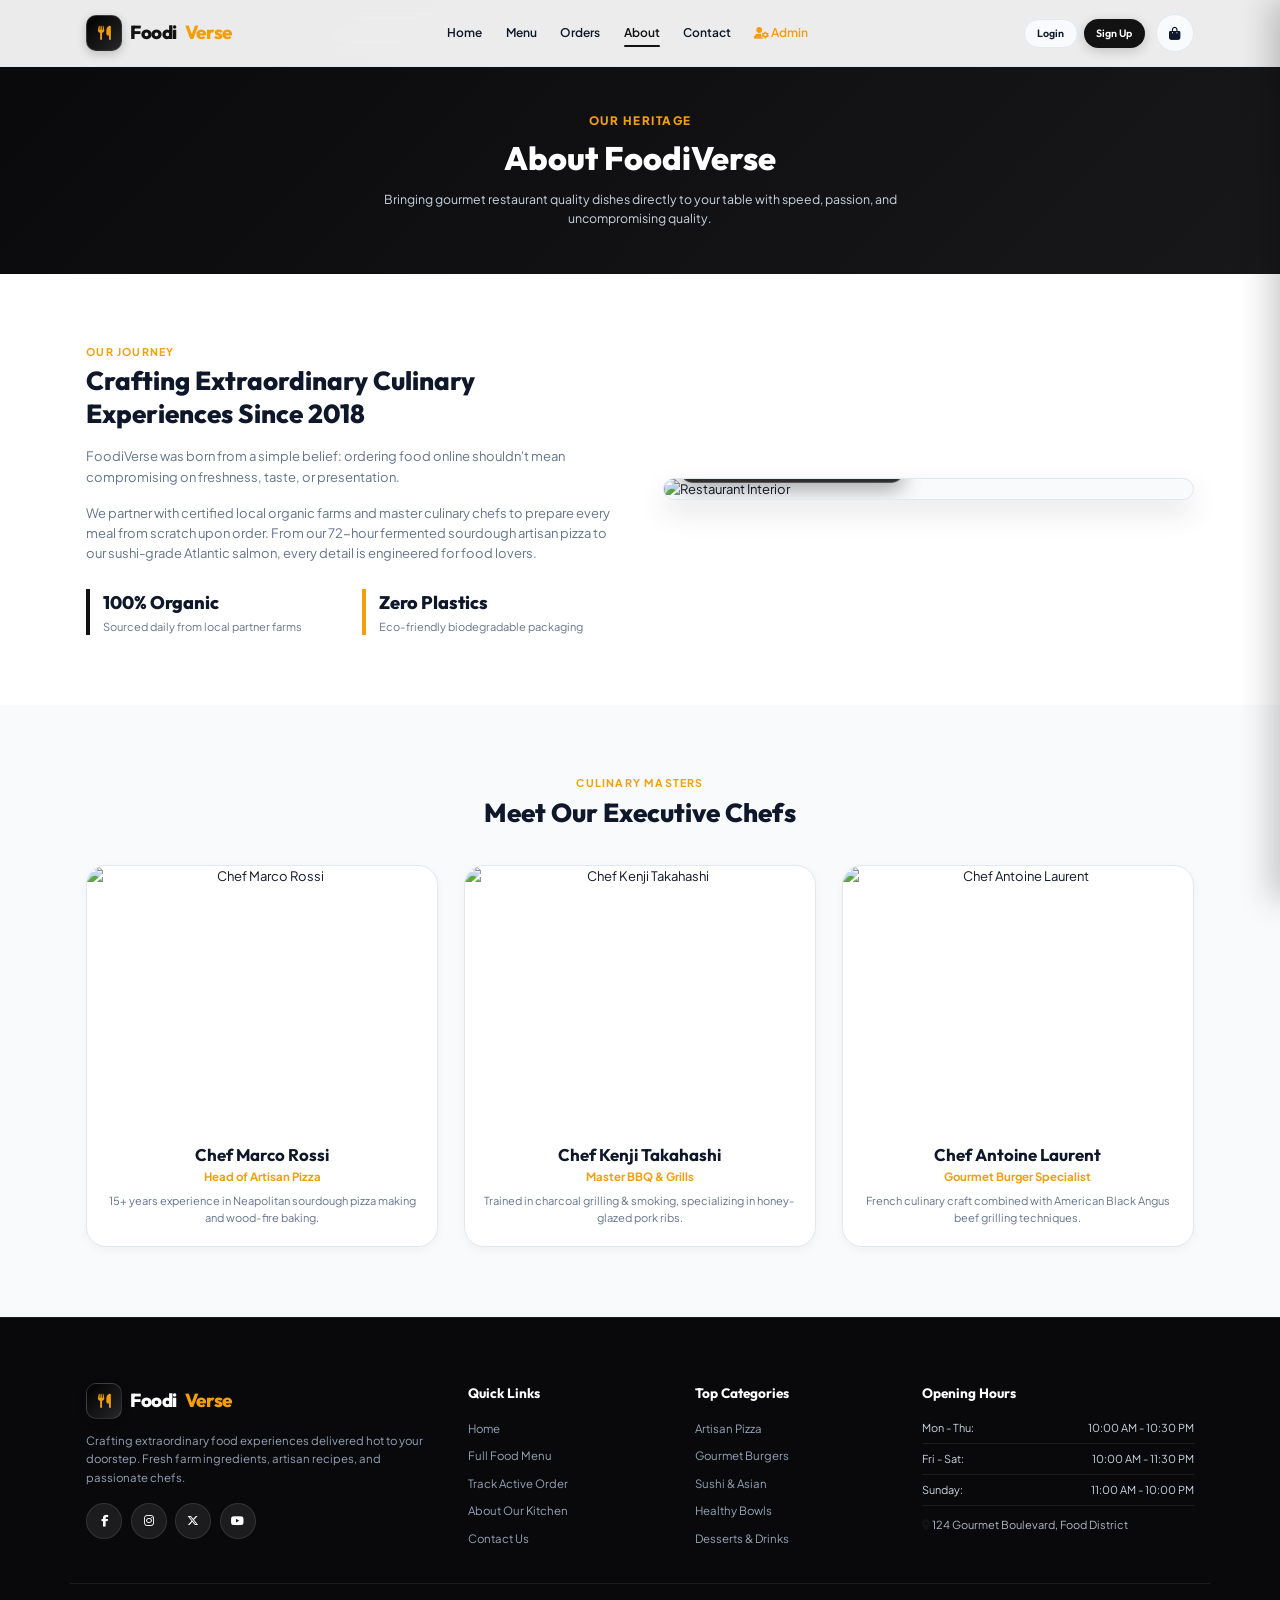
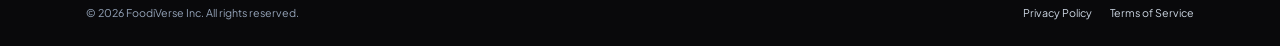
==== commit 7d66261e: "fix(about): optimize image placement and grid responsiveness for mobile viewports" ====
--- a/about.html
+++ b/about.html
@@ -57,17 +57,17 @@
   </header>
 
   <!-- Page Banner -->
-  <section style="background: linear-gradient(135deg, #09090b 0%, #18181b 100%); color: #ffffff; padding: 110px 0 45px; text-align: center;">
+  <section class="about-hero-banner">
     <div class="container">
       <span style="color: var(--primary-accent); font-weight: 800; font-size: 0.9rem; text-transform: uppercase; letter-spacing: 1.5px;">Our Heritage</span>
-      <h1 style="font-family: var(--font-heading); font-size: 2.5rem; font-weight: 800; margin-top: 0.25rem; color: #ffffff;">About FoodiVerse</h1>
+      <h1 class="about-hero-title">About FoodiVerse</h1>
       <p style="color: #cbd5e1; max-width: 550px; margin: 0.5rem auto 0; font-size: 0.95rem;">Bringing gourmet restaurant quality dishes directly to your table with speed, passion, and uncompromising quality.</p>
     </div>
   </section>
 
   <!-- Story Section -->
   <section class="section">
-    <div class="container" style="display: grid; grid-template-columns: 1fr 1fr; gap: 3.5rem; align-items: center;">
+    <div class="container about-grid">
       <div>
         <span class="section-subtitle">Our Journey</span>
         <h2 class="section-title" style="text-align: left; margin-bottom: 1.25rem;">Crafting Extraordinary Culinary Experiences Since 2018</h2>
@@ -77,20 +77,24 @@
         <p style="color: var(--text-muted); margin-bottom: 2rem;">
           We partner with certified local organic farms and master culinary chefs to prepare every meal from scratch upon order. From our 72-hour fermented sourdough artisan pizza to our sushi-grade Atlantic salmon, every detail is engineered for food lovers.
         </p>
-        <div style="display: flex; gap: 1.5rem;">
-          <div style="border-left: 4px solid var(--primary); padding-left: 1rem;">
+        <div class="about-features">
+          <div class="about-feature-box">
             <h4 style="font-family: var(--font-heading); font-size: 1.4rem; font-weight: 800;">100% Organic</h4>
             <p style="font-size: 0.85rem; color: var(--text-muted);">Sourced daily from local partner farms</p>
           </div>
-          <div style="border-left: 4px solid var(--accent); padding-left: 1rem;">
+          <div class="about-feature-box accent">
             <h4 style="font-family: var(--font-heading); font-size: 1.4rem; font-weight: 800;">Zero Plastics</h4>
             <p style="font-size: 0.85rem; color: var(--text-muted);">Eco-friendly biodegradable packaging</p>
           </div>
         </div>
       </div>
 
-      <div>
-        <img src="https://images.unsplash.com/photo-1517248135467-4c7edcad34c4?auto=format&fit=crop&w=800&q=80" alt="Restaurant Interior" style="width: 100%; border-radius: var(--radius-lg); box-shadow: var(--shadow-lg);">
+      <div class="about-image-wrapper">
+        <img src="https://images.unsplash.com/photo-1517248135467-4c7edcad34c4?auto=format&fit=crop&w=800&q=80" alt="Restaurant Interior" class="about-img">
+        <div class="about-badge">
+          <i class="fa-solid fa-award"></i>
+          <span>Gourmet Excellence Award 2025</span>
+        </div>
       </div>
     </div>
   </section>
@@ -103,23 +107,23 @@
         <h2 class="section-title">Meet Our Executive Chefs</h2>
       </div>
 
-      <div style="display: grid; grid-template-columns: repeat(auto-fit, minmax(280px, 1fr)); gap: 2rem;">
-        <div style="background: var(--bg-card); border-radius: var(--radius-lg); overflow: hidden; border: 1px solid var(--border-color); text-align: center; padding-bottom: 1.5rem; box-shadow: var(--shadow-sm);">
-          <img src="https://images.unsplash.com/photo-1581299894007-aaa50297cf16?auto=format&fit=crop&w=800&q=80" alt="Chef Marco Rossi" style="width: 100%; height: 260px; object-fit: cover;">
+      <div class="chefs-grid">
+        <div class="chef-card">
+          <img src="https://images.unsplash.com/photo-1581299894007-aaa50297cf16?auto=format&fit=crop&w=800&q=80" alt="Chef Marco Rossi" class="chef-img">
           <h3 style="font-family: var(--font-heading); font-size: 1.3rem; font-weight: 700; margin-top: 1.25rem;">Chef Marco Rossi</h3>
           <p style="color: var(--primary-accent); font-weight: 700; font-size: 0.88rem; margin-bottom: 0.5rem;">Head of Artisan Pizza</p>
           <p style="color: var(--text-muted); font-size: 0.85rem; padding: 0 1.25rem;">15+ years experience in Neapolitan sourdough pizza making and wood-fire baking.</p>
         </div>
 
-        <div style="background: var(--bg-card); border-radius: var(--radius-lg); overflow: hidden; border: 1px solid var(--border-color); text-align: center; padding-bottom: 1.5rem; box-shadow: var(--shadow-sm);">
-          <img src="https://images.unsplash.com/photo-1600565193348-f74bd3c7ccdf?auto=format&fit=crop&w=800&q=80" alt="Chef Kenji Takahashi" style="width: 100%; height: 260px; object-fit: cover;">
+        <div class="chef-card">
+          <img src="https://images.unsplash.com/photo-1600565193348-f74bd3c7ccdf?auto=format&fit=crop&w=800&q=80" alt="Chef Kenji Takahashi" class="chef-img">
           <h3 style="font-family: var(--font-heading); font-size: 1.3rem; font-weight: 700; margin-top: 1.25rem;">Chef Kenji Takahashi</h3>
           <p style="color: var(--primary-accent); font-weight: 700; font-size: 0.88rem; margin-bottom: 0.5rem;">Master BBQ & Grills</p>
           <p style="color: var(--text-muted); font-size: 0.85rem; padding: 0 1.25rem;">Trained in charcoal grilling & smoking, specializing in honey-glazed pork ribs.</p>
         </div>
 
-        <div style="background: var(--bg-card); border-radius: var(--radius-lg); overflow: hidden; border: 1px solid var(--border-color); text-align: center; padding-bottom: 1.5rem; box-shadow: var(--shadow-sm);">
-          <img src="https://images.unsplash.com/photo-1577219491135-ce391730fb2c?auto=format&fit=crop&w=800&q=80" alt="Chef Antoine Laurent" style="width: 100%; height: 260px; object-fit: cover;">
+        <div class="chef-card">
+          <img src="https://images.unsplash.com/photo-1577219491135-ce391730fb2c?auto=format&fit=crop&w=800&q=80" alt="Chef Antoine Laurent" class="chef-img">
           <h3 style="font-family: var(--font-heading); font-size: 1.3rem; font-weight: 700; margin-top: 1.25rem;">Chef Antoine Laurent</h3>
           <p style="color: var(--primary-accent); font-weight: 700; font-size: 0.88rem; margin-bottom: 0.5rem;">Gourmet Burger Specialist</p>
           <p style="color: var(--text-muted); font-size: 0.85rem; padding: 0 1.25rem;">French culinary craft combined with American Black Angus beef grilling techniques.</p>
--- a/css/style.css
+++ b/css/style.css
@@ -1442,25 +1442,40 @@
 }
 
 @media (max-width: 768px) {
+  .container {
+    padding: 0 1rem;
+    max-width: 100%;
+  }
+
+  .hero {
+    padding: 90px 0 45px;
+    overflow: hidden;
+  }
+
   .mobile-toggle {
-    display: flex;
+    display: flex !important;
     align-items: center;
     justify-content: center;
-    width: 38px;
-    height: 38px;
-    border-radius: var(--radius-sm);
-    background: var(--bg-alt);
-    border: 1.5px solid var(--border-color);
-    font-size: 1.15rem;
-    color: var(--text-dark);
+    width: 40px;
+    height: 40px;
+    border-radius: 10px;
+    background: #121212;
+    color: #f59e0b;
+    border: 1.5px solid #f59e0b;
+    font-size: 1.25rem;
     cursor: pointer;
+    z-index: 1001;
+    box-shadow: 0 4px 12px rgba(0, 0, 0, 0.3);
     transition: var(--transition-fast);
   }
 
   .mobile-toggle:hover {
-    background: var(--primary);
-    color: var(--text-white);
-    border-color: var(--primary);
+    background: #27272a;
+    transform: scale(1.05);
+  }
+
+  #authNavBtns {
+    display: none !important;
   }
 
   .nav-menu {
@@ -1496,11 +1511,131 @@
   }
 
   .hero-grid { grid-template-columns: 1fr; gap: 2rem; }
+  .hero-title { font-size: 2.1rem; word-break: break-word; }
+  .hero-description { max-width: 100%; font-size: 0.95rem; }
+  .hero-search-box { width: 100%; max-width: 100%; }
+
+  .hero-image-wrapper {
+    position: relative !important;
+    width: 100% !important;
+    max-width: 360px !important;
+    margin: 0 auto !important;
+  }
+
+  .hero-main-img {
+    width: 100% !important;
+    max-width: 360px !important;
+    border-radius: 18px !important;
+    transform: none !important;
+  }
+
+  .glass-badge {
+    position: absolute !important;
+    background: rgba(18, 18, 18, 0.94) !important;
+    backdrop-filter: blur(14px) !important;
+    -webkit-backdrop-filter: blur(14px) !important;
+    border: 1px solid rgba(255, 255, 255, 0.25) !important;
+    padding: 0.45rem 0.75rem !important;
+    border-radius: 12px !important;
+    box-shadow: 0 8px 24px rgba(0, 0, 0, 0.4) !important;
+    z-index: 10 !important;
+    animation: none !important;
+    max-width: 190px !important;
+  }
+
+  .glass-badge-info h4 {
+    color: #ffffff !important;
+    font-size: 0.8rem !important;
+  }
+
+  .glass-badge-info p {
+    color: #cbd5e1 !important;
+    font-size: 0.7rem !important;
+  }
+
+  .glass-badge-1 {
+    top: 10px !important;
+    left: 10px !important;
+    bottom: auto !important;
+    right: auto !important;
+  }
+
+  .glass-badge-2 {
+    bottom: 10px !important;
+    right: 10px !important;
+    top: auto !important;
+    left: auto !important;
+  }
+
   .contact-grid { grid-template-columns: 1fr; }
   .banner-img { display: none; }
-  .banner-offer { padding: 2rem 1.25rem; }
+  .banner-offer { padding: 2rem 1rem; width: 100%; box-sizing: border-box; overflow: hidden; }
+  .banner-content { max-width: 100%; }
+  
   .footer-grid { grid-template-columns: 1fr; }
   .footer-bottom { flex-direction: column; gap: 0.85rem; text-align: center; }
+
+  .modal-card, .cmd-palette-card, .auth-card {
+    max-width: calc(100vw - 1.5rem) !important;
+    padding: 1.5rem 1.15rem !important;
+  }
+
+  .cart-drawer {
+    width: 100vw;
+    max-width: 100vw;
+    right: -100vw;
+  }
+
+  .cart-drawer.active {
+    transform: translateX(-100vw);
+  }
+}
+
+@media (max-width: 480px) {
+  html {
+    font-size: 78%; /* Scaled font for Pixel 7 and small mobile viewports */
+  }
+
+  .container {
+    padding: 0 0.85rem;
+    max-width: 100vw;
+    overflow-x: hidden;
+  }
+
+  .hero-title {
+    font-size: 1.75rem;
+  }
+
+  .hero-stats {
+    display: grid;
+    grid-template-columns: 1fr 1fr;
+    gap: 1rem;
+  }
+
+  .food-grid {
+    grid-template-columns: 1fr;
+  }
+
+  .categories-grid {
+    grid-template-columns: repeat(2, 1fr);
+    gap: 0.75rem;
+  }
+
+  .menu-controls {
+    flex-direction: column;
+    align-items: stretch;
+  }
+
+  .filter-pills {
+    overflow-x: auto;
+    flex-wrap: nowrap;
+    padding-bottom: 0.4rem;
+    -webkit-overflow-scrolling: touch;
+  }
+
+  .filter-pill {
+    white-space: nowrap;
+  }
 }
 
 /* ==========================================================================
@@ -1938,5 +2073,214 @@
   line-height: 1.5;
 }
 
-
-
+/* ==========================================================================
+   Checkout Page Responsive Layout Classes (checkout.html)
+   ========================================================================== */
+.checkout-grid {
+  display: grid;
+  grid-template-columns: 1.8fr 1.2fr;
+  gap: 2rem;
+  align-items: flex-start;
+  width: 100%;
+}
+
+.checkout-card {
+  background: var(--bg-card);
+  border-radius: var(--radius-lg);
+  border: 1px solid var(--border-color);
+  padding: 2rem;
+  box-shadow: var(--shadow-sm);
+  width: 100%;
+  box-sizing: border-box;
+}
+
+.checkout-row-2col {
+  display: grid;
+  grid-template-columns: 1fr 1fr;
+  gap: 1.25rem;
+  width: 100%;
+}
+
+@media (max-width: 900px) {
+  .checkout-grid {
+    grid-template-columns: 1fr;
+    gap: 1.5rem;
+  }
+}
+
+@media (max-width: 640px) {
+  .checkout-card {
+    padding: 1.25rem 1rem;
+  }
+
+  .checkout-row-2col {
+    grid-template-columns: 1fr;
+    gap: 0.75rem;
+  }
+}
+
+/* ==========================================================================
+   About Page Responsive Styling (about.html)
+   ========================================================================== */
+.about-hero-banner {
+  background: linear-gradient(135deg, #09090b 0%, #18181b 100%);
+  color: #ffffff;
+  padding: 110px 0 45px;
+  text-align: center;
+}
+
+.about-hero-title {
+  font-family: var(--font-heading);
+  font-size: 2.5rem;
+  font-weight: 800;
+  margin-top: 0.25rem;
+  color: #ffffff;
+}
+
+.about-grid {
+  display: grid;
+  grid-template-columns: 1fr 1fr;
+  gap: 3.5rem;
+  align-items: center;
+}
+
+.about-image-wrapper {
+  position: relative;
+  width: 100%;
+  border-radius: var(--radius-lg);
+  overflow: hidden;
+  box-shadow: var(--shadow-lg);
+  border: 1px solid var(--border-color);
+  background: var(--bg-alt);
+}
+
+.about-img {
+  width: 100%;
+  height: 100%;
+  max-height: 420px;
+  object-fit: cover;
+  display: block;
+  transition: transform 0.5s cubic-bezier(0.16, 1, 0.3, 1);
+}
+
+.about-image-wrapper:hover .about-img {
+  transform: scale(1.03);
+}
+
+.about-badge {
+  position: absolute;
+  bottom: 1.25rem;
+  left: 1.25rem;
+  background: rgba(18, 18, 18, 0.88);
+  backdrop-filter: blur(12px);
+  -webkit-backdrop-filter: blur(12px);
+  border: 1px solid rgba(255, 255, 255, 0.2);
+  color: #ffffff;
+  padding: 0.55rem 0.95rem;
+  border-radius: var(--radius-md);
+  display: flex;
+  align-items: center;
+  gap: 0.6rem;
+  font-size: 0.85rem;
+  font-weight: 700;
+  box-shadow: 0 8px 20px rgba(0,0,0,0.3);
+}
+
+.about-badge i {
+  color: var(--primary-accent);
+  font-size: 1rem;
+}
+
+.about-features {
+  display: flex;
+  gap: 1.5rem;
+  margin-top: 2rem;
+}
+
+.about-feature-box {
+  border-left: 4px solid var(--primary);
+  padding-left: 1rem;
+  flex: 1;
+}
+
+.about-feature-box.accent {
+  border-left-color: var(--primary-accent);
+}
+
+.chefs-grid {
+  display: grid;
+  grid-template-columns: repeat(auto-fit, minmax(280px, 1fr));
+  gap: 2rem;
+}
+
+.chef-card {
+  background: var(--bg-card);
+  border-radius: var(--radius-lg);
+  overflow: hidden;
+  border: 1px solid var(--border-color);
+  text-align: center;
+  padding-bottom: 1.5rem;
+  box-shadow: var(--shadow-sm);
+  transition: transform 0.3s, box-shadow 0.3s;
+}
+
+.chef-card:hover {
+  transform: translateY(-5px);
+  box-shadow: var(--shadow-md);
+}
+
+.chef-img {
+  width: 100%;
+  height: 260px;
+  object-fit: cover;
+}
+
+/* Media Queries for About Page */
+@media (max-width: 900px) {
+  .about-grid {
+    grid-template-columns: 1fr;
+    gap: 2rem;
+  }
+
+  .about-image-wrapper {
+    order: -1; /* Placed above text on mobile for prime visual impact */
+    max-width: 100%;
+    margin: 0 auto;
+  }
+
+  .about-img {
+    max-height: 300px;
+  }
+}
+
+@media (max-width: 640px) {
+  .about-hero-banner {
+    padding: 90px 0 35px;
+  }
+
+  .about-hero-title {
+    font-size: 1.85rem;
+  }
+
+  .about-features {
+    flex-direction: column;
+    gap: 1rem;
+  }
+
+  .chefs-grid {
+    grid-template-columns: 1fr;
+    gap: 1.5rem;
+  }
+
+  .about-badge {
+    bottom: 0.85rem;
+    left: 0.85rem;
+    font-size: 0.78rem;
+    padding: 0.45rem 0.75rem;
+  }
+}
+
+
+
+
+
